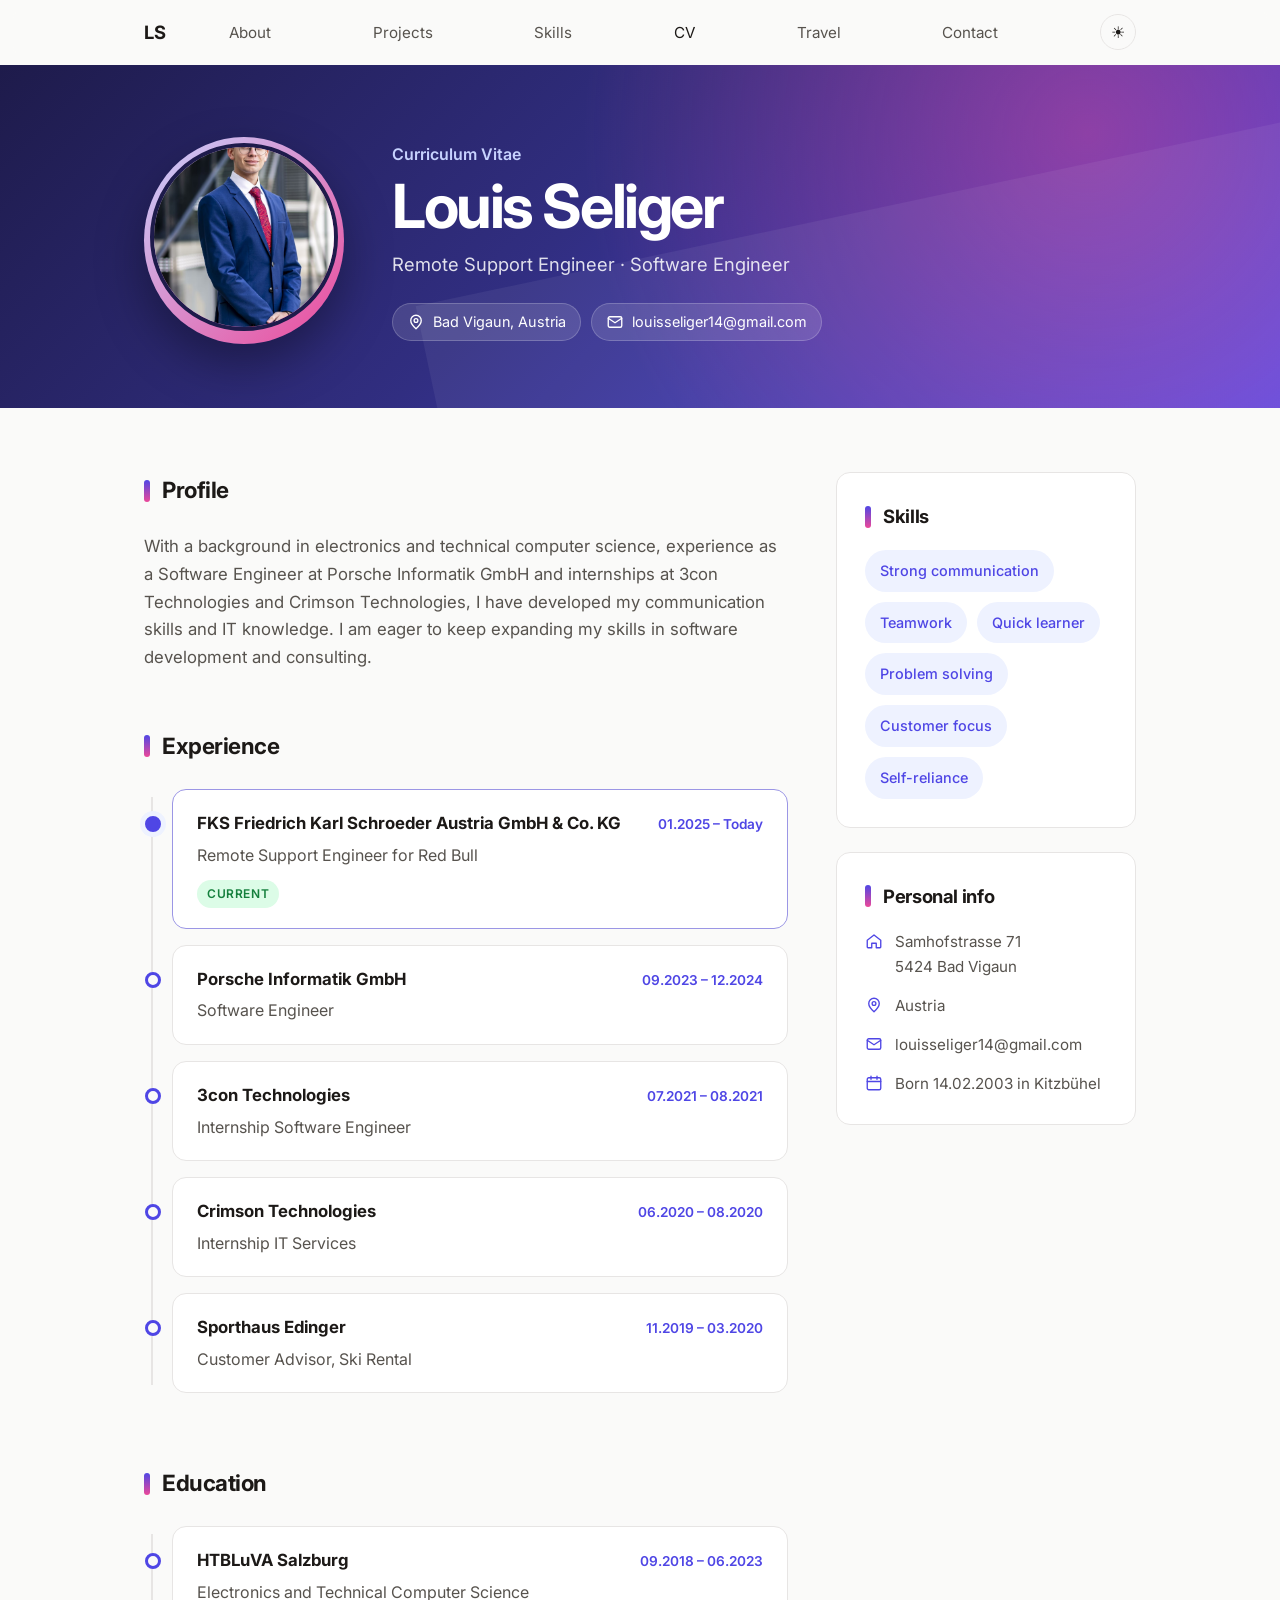
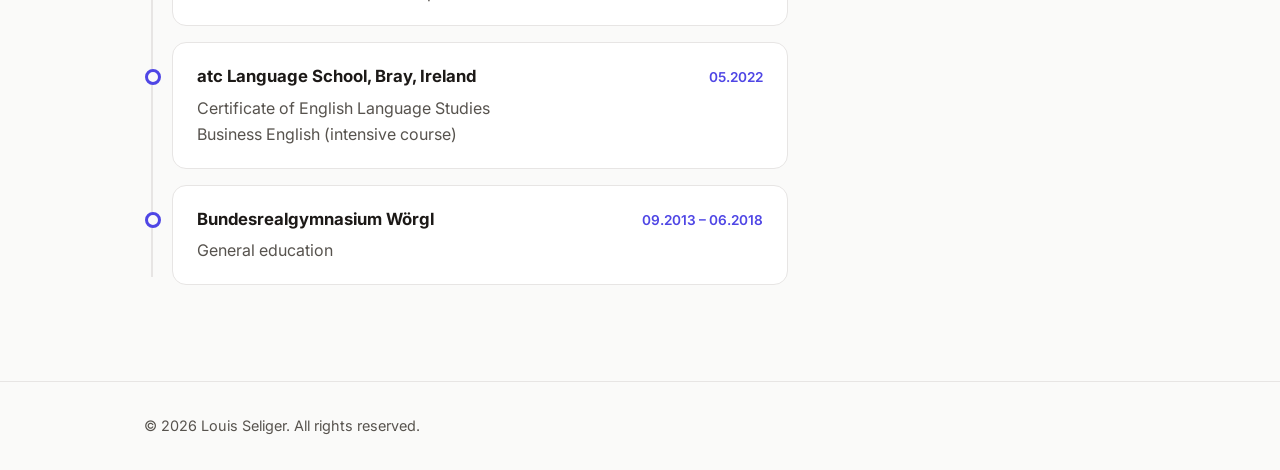
==== cv.html @ b17b9656 "Commit #12" ====
<!DOCTYPE html>
<html lang="en">
<head>
  <meta charset="UTF-8">
  <meta name="viewport" content="width=device-width, initial-scale=1.0">
  <meta name="description" content="CV of Louis Seliger — experience, education and skills.">
  <title>CV — Louis Seliger</title>
  <link rel="preconnect" href="https://fonts.googleapis.com">
  <link rel="preconnect" href="https://fonts.gstatic.com" crossorigin>
  <link href="https://fonts.googleapis.com/css2?family=Inter:wght@400;500;600;700&display=swap" rel="stylesheet">
  <link rel="stylesheet" href="styles.css">
</head>
<body class="cv-page">
  <header class="site-header">
    <nav class="nav container">
      <a href="index.html" class="logo">LS</a>
      <button class="nav-toggle" aria-label="Toggle menu" aria-expanded="false">
        <span></span><span></span>
      </button>
      <ul class="nav-links">
        <li><a href="index.html#about">About</a></li>
        <li><a href="index.html#projects">Projects</a></li>
        <li><a href="index.html#skills">Skills</a></li>
        <li><a href="cv.html" aria-current="page">CV</a></li>
        <li><a href="travel.html">Travel</a></li>
        <li><a href="index.html#contact">Contact</a></li>
        <li>
          <button class="theme-toggle" aria-label="Toggle dark mode">
            <span class="icon-sun">☀</span><span class="icon-moon">☾</span>
          </button>
        </li>
      </ul>
    </nav>
  </header>

  <main id="top">
    <!-- CV header -->
    <section class="cv-hero">
      <div class="container cv-hero-inner">
        <div class="cv-portrait">
          <img src="images/SuitPicture.jpg" alt="Louis Seliger in a suit">
        </div>
        <div>
          <p class="eyebrow">Curriculum Vitae</p>
          <h1>Louis Seliger</h1>
          <p class="cv-role">Remote Support Engineer · Software Engineer</p>
          <ul class="cv-hero-facts">
            <li><svg viewBox="0 0 24 24" aria-hidden="true"><path d="M12 21s-7-6.2-7-11a7 7 0 0 1 14 0c0 4.8-7 11-7 11z"/><circle cx="12" cy="10" r="2.5"/></svg> Bad Vigaun, Austria</li>
            <li><svg viewBox="0 0 24 24" aria-hidden="true"><rect x="3" y="5" width="18" height="14" rx="2"/><path d="M3 7l9 6 9-6"/></svg> <a href="mailto:louisseliger14@gmail.com">louisseliger14@gmail.com</a></li>
          </ul>
        </div>
      </div>
    </section>

    <div class="container cv-layout">
      <div class="cv-main">
        <!-- Profile -->
        <section id="profile" class="cv-block reveal">
          <h2 class="cv-heading">Profile</h2>
          <p class="cv-profile">
            With a background in electronics and technical computer science, experience as a
            Software Engineer at Porsche Informatik GmbH and internships at 3con Technologies and
            Crimson Technologies, I have developed my communication skills and IT knowledge.
            I am eager to keep expanding my skills in software development and consulting.
          </p>
        </section>

        <!-- Experience -->
        <section id="experience" class="cv-block reveal">
          <h2 class="cv-heading">Experience</h2>
          <ol class="cv-timeline">
          <li class="cv-entry is-current">
            <div class="cv-entry-head">
              <h3>FKS Friedrich Karl Schroeder Austria GmbH &amp; Co. KG</h3>
              <span class="cv-date">01.2025 – Today</span>
            </div>
            <p>Remote Support Engineer for Red Bull</p><span class="cv-badge">Current</span>
          </li>
          <li class="cv-entry">
            <div class="cv-entry-head">
              <h3>Porsche Informatik GmbH</h3>
              <span class="cv-date">09.2023 – 12.2024</span>
            </div>
            <p>Software Engineer</p>
          </li>
          <li class="cv-entry">
            <div class="cv-entry-head">
              <h3>3con Technologies</h3>
              <span class="cv-date">07.2021 – 08.2021</span>
            </div>
            <p>Internship Software Engineer</p>
          </li>
          <li class="cv-entry">
            <div class="cv-entry-head">
              <h3>Crimson Technologies</h3>
              <span class="cv-date">06.2020 – 08.2020</span>
            </div>
            <p>Internship IT Services</p>
          </li>
          <li class="cv-entry">
            <div class="cv-entry-head">
              <h3>Sporthaus Edinger</h3>
              <span class="cv-date">11.2019 – 03.2020</span>
            </div>
            <p>Customer Advisor, Ski Rental</p>
          </li>
          </ol>
        </section>

        <!-- Education -->
        <section id="education" class="cv-block reveal">
          <h2 class="cv-heading">Education</h2>
          <ol class="cv-timeline">
          <li class="cv-entry">
            <div class="cv-entry-head">
              <h3>HTBLuVA Salzburg</h3>
              <span class="cv-date">09.2018 – 06.2023</span>
            </div>
            <p>Electronics and Technical Computer Science</p>
          </li>
          <li class="cv-entry">
            <div class="cv-entry-head">
              <h3>atc Language School, Bray, Ireland</h3>
              <span class="cv-date">05.2022</span>
            </div>
            <p>Certificate of English Language Studies<br>Business English (intensive course)</p>
          </li>
          <li class="cv-entry">
            <div class="cv-entry-head">
              <h3>Bundesrealgymnasium Wörgl</h3>
              <span class="cv-date">09.2013 – 06.2018</span>
            </div>
            <p>General education</p>
          </li>
          </ol>
        </section>
      </div>

      <aside class="cv-side">
        <!-- Skills -->
        <section id="cv-skills" class="cv-card reveal">
          <h2 class="cv-heading">Skills</h2>
          <ul class="chips">
            <li>Strong communication</li><li>Teamwork</li><li>Quick learner</li>
            <li>Problem solving</li><li>Customer focus</li><li>Self-reliance</li>
          </ul>
        </section>

        <!-- Personal info -->
        <section id="personal" class="cv-card reveal">
          <h2 class="cv-heading">Personal info</h2>
          <ul class="cv-info">
            <li><svg viewBox="0 0 24 24" aria-hidden="true"><path d="M3 11l9-7 9 7v9a1 1 0 0 1-1 1h-5v-6H9v6H4a1 1 0 0 1-1-1z"/></svg><span>Samhofstrasse 71<br>5424 Bad Vigaun</span></li>
            <li><svg viewBox="0 0 24 24" aria-hidden="true"><path d="M12 21s-7-6.2-7-11a7 7 0 0 1 14 0c0 4.8-7 11-7 11z"/><circle cx="12" cy="10" r="2.5"/></svg><span>Austria</span></li>
            <li><svg viewBox="0 0 24 24" aria-hidden="true"><rect x="3" y="5" width="18" height="14" rx="2"/><path d="M3 7l9 6 9-6"/></svg><a href="mailto:louisseliger14@gmail.com">louisseliger14@gmail.com</a></li>
            <li><svg viewBox="0 0 24 24" aria-hidden="true"><rect x="3" y="5" width="18" height="16" rx="2"/><path d="M3 10h18M8 3v4M16 3v4"/></svg><span>Born 14.02.2003 in Kitzbühel</span></li>
          </ul>
        </section>
      </aside>
    </div>
  </main>

  <footer class="site-footer">
    <div class="container">
      <p>© <span id="year"></span> Louis Seliger. All rights reserved.</p>
    </div>
  </footer>

  <script src="script.js"></script>
</body>
</html>
---- styles.css ----
/* ========== Theme tokens ========== */
:root {
  --bg: #fafaf9;
  --surface: #ffffff;
  --text: #1c1917;
  --muted: #57534e;
  --border: #e7e5e4;
  --accent: #4f46e5;
  --accent-soft: #eef2ff;
  --done: #15803d;
  --done-soft: #dcfce7;
  --planned: #a16207;
  --planned-soft: #fef9c3;
  --radius: 14px;
  --shadow: 0 1px 2px rgba(0, 0, 0, 0.04), 0 8px 24px rgba(0, 0, 0, 0.06);
  --max-width: 1040px;
}

:root[data-theme="dark"] {
  --bg: #0c0a09;
  --surface: #1c1917;
  --text: #f5f5f4;
  --muted: #a8a29e;
  --border: #292524;
  --accent: #818cf8;
  --accent-soft: #1e1b4b;
  --done: #4ade80;
  --done-soft: #052e16;
  --planned: #facc15;
  --planned-soft: #422006;
  --shadow: 0 1px 2px rgba(0, 0, 0, 0.3), 0 8px 24px rgba(0, 0, 0, 0.3);
}

/* ========== Base ========== */
*,
*::before,
*::after {
  box-sizing: border-box;
}

html {
  scroll-behavior: smooth;
  scroll-padding-top: 80px;
}

body {
  margin: 0;
  font-family: "Inter", system-ui, -apple-system, "Segoe UI", Roboto, sans-serif;
  background: var(--bg);
  color: var(--text);
  line-height: 1.65;
  -webkit-font-smoothing: antialiased;
  transition: background 0.3s, color 0.3s;
}

a {
  color: inherit;
  text-decoration: none;
}

ul {
  list-style: none;
  margin: 0;
  padding: 0;
}

.container {
  width: 100%;
  max-width: var(--max-width);
  margin: 0 auto;
  padding: 0 24px;
}

/* ========== Header / nav ========== */
.site-header {
  position: sticky;
  top: 0;
  z-index: 10;
  background: color-mix(in srgb, var(--bg) 80%, transparent);
  backdrop-filter: blur(10px);
  border-bottom: 1px solid transparent;
  transition: border-color 0.3s;
}

.site-header.scrolled {
  border-bottom-color: var(--border);
}

.nav {
  display: flex;
  align-items: center;
  justify-content: space-between;
  height: 64px;
}

.logo {
  font-weight: 700;
  font-size: 1.15rem;
  letter-spacing: -0.02em;
}

.nav-links {
  flex: 1;
  display: flex;
  align-items: center;
  justify-content: space-between;
  gap: 28px;
  margin-left: 64px;
}

.nav-links a {
  font-size: 0.95rem;
  color: var(--muted);
  transition: color 0.2s;
}

.nav-links a:hover,
.nav-links a.active,
.nav-links a[aria-current="page"] {
  color: var(--text);
}

.theme-toggle {
  background: none;
  border: 1px solid var(--border);
  color: var(--text);
  width: 36px;
  height: 36px;
  border-radius: 50%;
  cursor: pointer;
  font-size: 1rem;
}

.theme-toggle .icon-moon,
:root[data-theme="dark"] .theme-toggle .icon-sun {
  display: none;
}

:root[data-theme="dark"] .theme-toggle .icon-moon {
  display: inline;
}

.nav-toggle {
  display: none;
  background: none;
  border: none;
  width: 36px;
  height: 36px;
  cursor: pointer;
  position: relative;
}

.nav-toggle span {
  position: absolute;
  left: 8px;
  right: 8px;
  height: 2px;
  background: var(--text);
  transition: transform 0.3s;
}

.nav-toggle span:first-child { top: 13px; }
.nav-toggle span:last-child { top: 21px; }

.nav-toggle[aria-expanded="true"] span:first-child {
  transform: translateY(4px) rotate(45deg);
}

.nav-toggle[aria-expanded="true"] span:last-child {
  transform: translateY(-4px) rotate(-45deg);
}

/* ========== Hero ========== */
.hero {
  padding-top: 140px;
  padding-bottom: 120px;
  color: #fff;
  /* Dark gradient on the left keeps the text readable over the bright windows */
  background:
    linear-gradient(90deg, rgba(0, 0, 0, 0.75) 0%, rgba(0, 0, 0, 0.45) 45%, rgba(0, 0, 0, 0.1) 100%),
    url("images/RDPAPresentation.JPG") 65% 50% / cover no-repeat;
}

.eyebrow {
  color: #c7d2fe;
  font-weight: 600;
  margin: 0 0 8px;
}

.hero h1 {
  font-size: clamp(2.6rem, 7vw, 4.5rem);
  line-height: 1.05;
  letter-spacing: -0.04em;
  margin: 0 0 20px;
}

.tagline {
  font-size: clamp(1.1rem, 2.2vw, 1.3rem);
  color: rgba(255, 255, 255, 0.85);
  max-width: 600px;
  margin: 0 0 36px;
}

.hero-actions {
  display: flex;
  flex-wrap: wrap;
  gap: 12px;
}

/* Page intro (sub-pages without a banner) */
.page-intro {
  padding-top: 100px;
  padding-bottom: 72px;
}

.page-intro .eyebrow {
  color: var(--accent);
}

.page-intro h1 {
  font-size: clamp(2.2rem, 6vw, 3.6rem);
  line-height: 1.1;
  letter-spacing: -0.04em;
  margin: 0 0 20px;
}

.page-intro .tagline {
  color: var(--muted);
  margin: 0;
}

/* Travel page: the Tambopata photo fills the window behind everything and
   stays put while scrolling; the content sits in see-through boxes so the
   photo shows clearly at the sides and faintly behind the text */
.travel-page::before {
  content: "";
  position: fixed;
  inset: 0;
  z-index: -1;
  background: url("images/tambopata.jpg") center 60% / cover no-repeat;
}

.travel-page .panel {
  width: calc(100% - 32px);
  margin: 32px auto;
  padding: 48px 40px;
  border: 1px solid color-mix(in srgb, var(--border) 60%, transparent);
  border-radius: 20px;
  background: color-mix(in srgb, var(--bg) 72%, transparent);
  backdrop-filter: blur(6px);
  -webkit-backdrop-filter: blur(6px);
}

.travel-page .holiday,
.travel-page .chips li {
  background: color-mix(in srgb, var(--surface) 70%, transparent);
}

.travel-page .site-footer {
  background: color-mix(in srgb, var(--bg) 80%, transparent);
  backdrop-filter: blur(6px);
  -webkit-backdrop-filter: blur(6px);
}

@media (max-width: 760px) {
  .travel-page .panel {
    width: calc(100% - 16px);
    margin: 16px auto;
    padding: 32px 20px;
  }
}

/* ========== Buttons ========== */
.btn {
  display: inline-block;
  padding: 12px 22px;
  border-radius: 999px;
  font-weight: 500;
  font-size: 0.95rem;
  border: 1px solid transparent;
  cursor: pointer;
  font-family: inherit;
  transition: transform 0.2s, background 0.2s, border-color 0.2s;
}

.btn:hover {
  transform: translateY(-2px);
}

.btn-primary {
  background: var(--accent);
  color: #fff;
}

.btn-ghost {
  border-color: var(--border);
  color: var(--text);
}

.btn-ghost:hover {
  border-color: var(--text);
}

.hero .btn-ghost {
  color: #fff;
  border-color: rgba(255, 255, 255, 0.6);
}

.hero .btn-ghost:hover {
  border-color: #fff;
  background: rgba(255, 255, 255, 0.1);
}

/* ========== Sections ========== */
.section {
  padding-top: 80px;
  padding-bottom: 80px;
  border-top: 1px solid var(--border);
}

.section-title {
  font-size: 1.9rem;
  letter-spacing: -0.03em;
  margin: 0 0 40px;
}

/* About */
.about-grid {
  display: grid;
  grid-template-columns: 220px 1fr;
  gap: 48px;
  align-items: start;
}

.about-photo {
  aspect-ratio: 1;
  border-radius: var(--radius);
  background: linear-gradient(135deg, var(--accent), #ec4899);
  display: grid;
  place-items: center;
  color: #fff;
  font-size: 3rem;
  font-weight: 700;
  overflow: hidden;
}

.about-photo img {
  width: 100%;
  height: 100%;
  object-fit: cover;
}

.about-text p {
  margin: 0 0 16px;
  color: var(--muted);
  font-size: 1.05rem;
}

/* Projects */
.cards {
  display: grid;
  grid-template-columns: repeat(auto-fill, minmax(280px, 1fr));
  gap: 24px;
}

.card {
  background: var(--surface);
  border: 1px solid var(--border);
  border-radius: var(--radius);
  padding: 28px;
  display: flex;
  flex-direction: column;
  transition: transform 0.25s, box-shadow 0.25s;
}

.card:hover {
  transform: translateY(-4px);
  box-shadow: var(--shadow);
}

.card-tag {
  align-self: flex-start;
  font-size: 0.75rem;
  font-weight: 600;
  text-transform: uppercase;
  letter-spacing: 0.05em;
  color: var(--accent);
  background: var(--accent-soft);
  padding: 4px 10px;
  border-radius: 999px;
  margin-bottom: 16px;
}

/* Project status: "In progress" uses the default blue above */
.card-tag.done {
  color: var(--done);
  background: var(--done-soft);
}

.card-tag.planned {
  color: var(--planned);
  background: var(--planned-soft);
}

.card h3 {
  margin: 0 0 8px;
  font-size: 1.2rem;
}

.card p {
  margin: 0 0 20px;
  color: var(--muted);
  flex-grow: 1;
}

.card-tech {
  display: flex;
  flex-wrap: wrap;
  gap: 8px;
  margin-bottom: 20px;
}

.card-tech li {
  font-size: 0.8rem;
  color: var(--muted);
  border: 1px solid var(--border);
  padding: 2px 10px;
  border-radius: 6px;
}

.card-link {
  font-weight: 500;
  color: var(--accent);
}

/* Travel: holiday list, grouped by year */
.holiday-years {
  display: flex;
  flex-direction: column;
  gap: 40px;
}

.holiday-year-title {
  margin: 0 0 14px;
  font-size: 1.3rem;
  letter-spacing: -0.02em;
  color: var(--muted);
}

.holidays {
  display: flex;
  flex-direction: column;
  gap: 12px;
}

.holiday {
  background: var(--surface);
  border: 1px solid var(--border);
  border-radius: var(--radius);
  transition: box-shadow 0.25s;
}

.holiday[open] {
  box-shadow: var(--shadow);
}

.holiday summary {
  display: flex;
  align-items: center;
  gap: 16px;
  padding: 18px 24px;
  cursor: pointer;
  list-style: none;
}

.holiday summary::-webkit-details-marker {
  display: none;
}

.holiday summary:hover .holiday-country {
  color: var(--accent);
}

.flag {
  width: 36px;
  height: 27px;
  object-fit: cover;
  border-radius: 4px;
  box-shadow: 0 0 0 1px var(--border);
  flex-shrink: 0;
}

/* Two flags in one, split diagonally: the second covers the bottom-right half */
.flag-multi {
  position: relative;
  display: inline-block;
  overflow: hidden;
}

.flag-multi img {
  position: absolute;
  inset: 0;
  width: 100%;
  height: 100%;
  object-fit: cover;
}

.flag-multi img + img {
  clip-path: polygon(100% 0, 100% 100%, 0 100%);
}

.holiday-country {
  font-size: 1.15rem;
  font-weight: 600;
  transition: color 0.2s;
}

.chevron {
  width: 10px;
  height: 10px;
  border-right: 2px solid var(--muted);
  border-bottom: 2px solid var(--muted);
  transform: rotate(45deg);
  transition: transform 0.25s;
  margin: 0 4px 4px auto;
}

.holiday[open] .chevron {
  transform: rotate(-135deg);
  margin-bottom: -4px;
}

/* Expanded holiday: list on the left, map on the right */
.holiday-body {
  padding: 4px 24px 28px;
  display: grid;
  grid-template-columns: minmax(0, 2fr) minmax(0, 3fr);
  grid-template-areas: "list map";
  gap: 32px;
  align-items: start;
}

.holiday-body .locations,
.holiday-empty {
  grid-area: list;
}

.holiday-empty {
  margin: 0;
  color: var(--muted);
}

/* The map stays in view while you scroll down a long list */
.route-map {
  grid-area: map;
  position: sticky;
  top: 88px;
  z-index: 1; /* below the sticky header, above the list on phones */
  border-radius: 10px;
  overflow: hidden;
}

.route-map span {
  display: grid;
  place-items: center;
  aspect-ratio: 4 / 3;
  color: var(--muted);
  font-size: 0.95rem;
  background: var(--accent-soft);
  border: 1px dashed var(--border);
  border-radius: 10px;
}

.route-map-canvas {
  height: min(70vh, 520px);
  background: #000;
}

/* Phones: map above the list, held just under the top bar */
@media (max-width: 760px) {
  .holiday-body {
    grid-template-columns: minmax(0, 1fr);
    grid-template-areas: "map" "list";
    gap: 24px;
    padding: 4px 16px 24px;
  }

  .route-map {
    top: 72px;
  }

  .route-map-canvas {
    height: 280px;
  }
}

/* Locations: dots joined by a line, like stops on a route */
.locations li {
  position: relative;
  padding: 0 0 24px 32px;
}

.locations li::before {
  content: "";
  position: absolute;
  left: 4px;
  top: 7px;
  width: 12px;
  height: 12px;
  border-radius: 50%;
  background: var(--accent);
  box-shadow: 0 0 0 4px var(--accent-soft);
  transition: transform 0.2s;
}

/* The bullet that matches the highlighted marker on the map */
.locations li.is-active::before {
  transform: scale(1.4);
}

.locations li.is-active h4 {
  color: var(--accent);
}

.locations li:focus {
  outline: none;
}

.locations li:focus-visible {
  outline: 2px solid var(--accent);
  outline-offset: 4px;
  border-radius: 6px;
}

@media (hover: none) {
  .locations li {
    cursor: pointer;
  }
}

.locations li:not(:last-child)::after {
  content: "";
  position: absolute;
  left: 9px;
  top: 24px;
  bottom: 2px;
  width: 2px;
  background: var(--border);
}

.locations li:last-child {
  padding-bottom: 0;
}

.locations h4 {
  margin: 0 0 4px;
  font-size: 1.05rem;
  transition: color 0.2s;
}

.locations p {
  margin: 0;
  color: var(--muted);
}

.location-photos {
  display: flex;
  flex-wrap: wrap;
  gap: 10px;
  margin-top: 12px;
}

.location-photos img {
  width: 140px;
  height: 100px;
  object-fit: cover;
  border-radius: 8px;
  cursor: zoom-in;
  transition: transform 0.2s, opacity 0.2s;
}

.location-photos img:hover {
  transform: scale(1.03);
  opacity: 0.9;
}

/* Enlarged photo view */
.lightbox {
  border: 0;
  padding: 0;
  background: transparent;
  max-width: min(92vw, 1200px);
  max-height: 92vh;
  overflow: visible;
}

.lightbox::backdrop {
  background: rgba(0, 0, 0, 0.85);
}

.lightbox img {
  display: block;
  max-width: 100%;
  max-height: 82vh;
  border-radius: 8px;
  margin: 0 auto;
}

.lightbox-caption {
  color: #fff;
  text-align: center;
  margin: 12px 0 0;
  font-size: 0.95rem;
}

.lightbox-close {
  position: absolute;
  top: -44px;
  right: 0;
  background: none;
  border: 0;
  color: #fff;
  font-size: 2rem;
  line-height: 1;
  cursor: pointer;
}

/* Skills */
.skills-grid {
  display: grid;
  grid-template-columns: repeat(auto-fit, minmax(240px, 1fr));
  gap: 32px;
}

.skill-group h3 {
  font-size: 1rem;
  margin: 0 0 14px;
}

.chips {
  display: flex;
  flex-wrap: wrap;
  gap: 10px;
}

.chips li {
  background: var(--surface);
  border: 1px solid var(--border);
  padding: 8px 14px;
  border-radius: 999px;
  font-size: 0.9rem;
}

/* CV */
.cv-hero {
  position: relative;
  overflow: hidden;
  padding: 72px 0 64px;
  color: #fff;
  background:
    radial-gradient(circle at 85% 20%, rgba(236, 72, 153, 0.45), transparent 45%),
    linear-gradient(135deg, #1e1b4b 0%, #312e81 45%, #4f46e5 100%);
}

/* Soft diagonal shape across the banner, echoing the printed CV */
.cv-hero::after {
  content: "";
  position: absolute;
  inset: auto -10% -60% 35%;
  height: 120%;
  background: rgba(255, 255, 255, 0.06);
  transform: rotate(-12deg);
  pointer-events: none;
}

.cv-hero-inner {
  position: relative;
  z-index: 1;
  display: grid;
  grid-template-columns: auto 1fr;
  align-items: center;
  gap: 48px;
}

.cv-portrait {
  width: 200px;
  aspect-ratio: 1;
  border-radius: 50%;
  padding: 6px;
  background: linear-gradient(135deg, #c7d2fe, #ec4899);
  box-shadow: 0 20px 48px rgba(0, 0, 0, 0.35);
}

.cv-portrait img {
  width: 100%;
  height: 100%;
  object-fit: cover;
  border-radius: 50%;
  border: 4px solid #1e1b4b;
}

.cv-hero h1 {
  font-size: clamp(2.4rem, 6vw, 3.8rem);
  line-height: 1.05;
  letter-spacing: -0.04em;
  margin: 0 0 10px;
}

.cv-role {
  margin: 0 0 24px;
  font-size: 1.15rem;
  color: rgba(255, 255, 255, 0.85);
}

.cv-hero-facts {
  display: flex;
  flex-wrap: wrap;
  gap: 10px;
}

.cv-hero-facts li {
  display: flex;
  align-items: center;
  gap: 8px;
  padding: 6px 14px;
  border-radius: 999px;
  font-size: 0.9rem;
  background: rgba(255, 255, 255, 0.12);
  border: 1px solid rgba(255, 255, 255, 0.2);
  min-width: 0;
  overflow-wrap: anywhere;
}

.cv-page svg {
  width: 18px;
  height: 18px;
  flex-shrink: 0;
  fill: none;
  stroke: currentColor;
  stroke-width: 1.8;
  stroke-linecap: round;
  stroke-linejoin: round;
}

.cv-layout {
  display: grid;
  grid-template-columns: minmax(0, 1fr) 300px;
  gap: 48px;
  align-items: start;
  margin-top: 64px;
  margin-bottom: 80px;
}

.cv-main {
  display: flex;
  flex-direction: column;
  gap: 56px;
  min-width: 0;
}

.cv-heading {
  display: flex;
  align-items: center;
  gap: 12px;
  font-size: 1.4rem;
  letter-spacing: -0.02em;
  margin: 0 0 24px;
}

.cv-heading::before {
  content: "";
  width: 6px;
  height: 22px;
  border-radius: 3px;
  background: linear-gradient(180deg, var(--accent), #ec4899);
}

.cv-profile {
  margin: 0;
  font-size: 1.05rem;
  color: var(--muted);
}

/* Timeline: a line down the left with a dot per entry */
.cv-timeline {
  list-style: none;
  margin: 0;
  padding: 0 0 0 28px;
  position: relative;
}

.cv-timeline::before {
  content: "";
  position: absolute;
  left: 7px;
  top: 8px;
  bottom: 8px;
  width: 2px;
  background: var(--border);
}

.cv-entry {
  position: relative;
  margin-bottom: 16px;
  padding: 20px 24px;
  background: var(--surface);
  border: 1px solid var(--border);
  border-radius: var(--radius);
  transition: transform 0.25s, box-shadow 0.25s, border-color 0.25s;
}

.cv-entry:hover {
  transform: translateX(4px);
  box-shadow: var(--shadow);
  border-color: color-mix(in srgb, var(--accent) 40%, var(--border));
}

.cv-entry::before {
  content: "";
  position: absolute;
  left: -28px;
  top: 26px;
  width: 16px;
  height: 16px;
  border-radius: 50%;
  background: var(--bg);
  border: 3px solid var(--accent);
}

.cv-entry.is-current {
  border-color: color-mix(in srgb, var(--accent) 50%, var(--border));
}

.cv-entry.is-current::before {
  background: var(--accent);
  box-shadow: 0 0 0 5px var(--accent-soft);
}

.cv-entry-head {
  display: flex;
  justify-content: space-between;
  align-items: baseline;
  flex-wrap: wrap;
  gap: 4px 16px;
  margin-bottom: 4px;
}

.cv-entry h3 {
  font-size: 1.05rem;
  margin: 0;
}

.cv-entry p {
  margin: 0;
  color: var(--muted);
}

.cv-date {
  flex-shrink: 0;
  font-weight: 600;
  font-size: 0.85rem;
  color: var(--accent);
}

.cv-badge {
  display: inline-block;
  margin-top: 12px;
  font-size: 0.75rem;
  font-weight: 600;
  text-transform: uppercase;
  letter-spacing: 0.05em;
  color: var(--done);
  background: var(--done-soft);
  padding: 4px 10px;
  border-radius: 999px;
}

.cv-side {
  display: flex;
  flex-direction: column;
  gap: 24px;
  position: sticky;
  top: 88px;
}

.cv-card {
  padding: 28px;
  background: var(--surface);
  border: 1px solid var(--border);
  border-radius: var(--radius);
}

.cv-card .cv-heading {
  font-size: 1.15rem;
  margin-bottom: 18px;
}

.cv-card .chips li {
  background: var(--accent-soft);
  border-color: transparent;
  color: var(--accent);
  font-weight: 500;
}

.cv-info li {
  display: flex;
  gap: 12px;
  align-items: flex-start;
  margin-bottom: 14px;
  color: var(--muted);
  font-size: 0.95rem;
  overflow-wrap: anywhere;
}

.cv-info li:last-child {
  margin-bottom: 0;
}

.cv-info svg {
  margin-top: 3px;
  color: var(--accent);
}

.cv-info a:hover {
  color: var(--accent);
}

@media (max-width: 860px) {
  .cv-layout {
    grid-template-columns: minmax(0, 1fr);
  }

  .cv-side {
    position: static;
  }
}

@media (max-width: 760px) {
  .cv-hero {
    padding: 48px 0;
  }

  .cv-hero-inner {
    grid-template-columns: minmax(0, 1fr);
    gap: 28px;
  }

  .cv-portrait {
    width: 150px;
  }

  .cv-layout {
    margin-top: 40px;
    margin-bottom: 56px;
  }

  .cv-entry {
    padding: 18px;
  }
}

/* Contact */
.contact-grid {
  display: grid;
  grid-template-columns: 1fr 1fr;
  gap: 48px;
}

.contact-intro {
  color: var(--muted);
  font-size: 1.05rem;
  margin: 0 0 24px;
}

.contact-links li {
  margin-bottom: 10px;
}

.contact-links a {
  font-weight: 500;
  border-bottom: 1px solid var(--border);
  transition: border-color 0.2s, color 0.2s;
}

.contact-links a:hover {
  color: var(--accent);
  border-color: var(--accent);
}

.contact-form {
  display: flex;
  flex-direction: column;
  gap: 16px;
}

.contact-form label {
  display: flex;
  flex-direction: column;
  gap: 6px;
  font-size: 0.9rem;
  font-weight: 500;
}

.contact-form input,
.contact-form textarea {
  font: inherit;
  color: var(--text);
  background: var(--surface);
  border: 1px solid var(--border);
  border-radius: 10px;
  padding: 12px 14px;
  resize: vertical;
  transition: border-color 0.2s, box-shadow 0.2s;
}

.contact-form input:focus,
.contact-form textarea:focus {
  outline: none;
  border-color: var(--accent);
  box-shadow: 0 0 0 3px var(--accent-soft);
}

.contact-form .btn {
  align-self: flex-start;
}

.form-status {
  margin: 0;
  font-size: 0.9rem;
  color: var(--accent);
  min-height: 1.4em;
}

/* ========== Footer ========== */
.site-footer {
  border-top: 1px solid var(--border);
  padding: 32px 0;
  color: var(--muted);
  font-size: 0.9rem;
}

.site-footer p {
  margin: 0;
}

/* ========== Scroll reveal ========== */
.reveal {
  opacity: 0;
  transform: translateY(24px);
  transition: opacity 0.7s ease, transform 0.7s ease;
}

.reveal.visible {
  opacity: 1;
  transform: none;
}

@media (prefers-reduced-motion: reduce) {
  html { scroll-behavior: auto; }
  .reveal { opacity: 1; transform: none; transition: none; }
}

/* ========== Responsive ========== */
@media (max-width: 760px) {
  .container {
    padding: 0 16px;
  }

  .nav-toggle {
    display: block;
  }

  .nav-links {
    position: absolute;
    top: 64px;
    left: 0;
    right: 0;
    flex-direction: column;
    align-items: flex-start;
    gap: 0;
    margin-left: 0;
    padding: 8px 16px 20px;
    background: var(--bg);
    border-bottom: 1px solid var(--border);
    display: none;
  }

  .nav-links.open {
    display: flex;
  }

  .nav-links li {
    width: 100%;
    padding: 10px 0;
  }

  .hero {
    padding-top: 96px;
    padding-bottom: 80px;
    background:
      linear-gradient(rgba(0, 0, 0, 0.55), rgba(0, 0, 0, 0.55)),
      url("images/RDPAPresentation.JPG") 65% 50% / cover no-repeat;
  }

  .section {
    padding-top: 56px;
    padding-bottom: 56px;
  }

  .about-grid,
  .contact-grid {
    grid-template-columns: 1fr;
    gap: 32px;
  }

  .about-photo {
    width: 160px;
  }
}
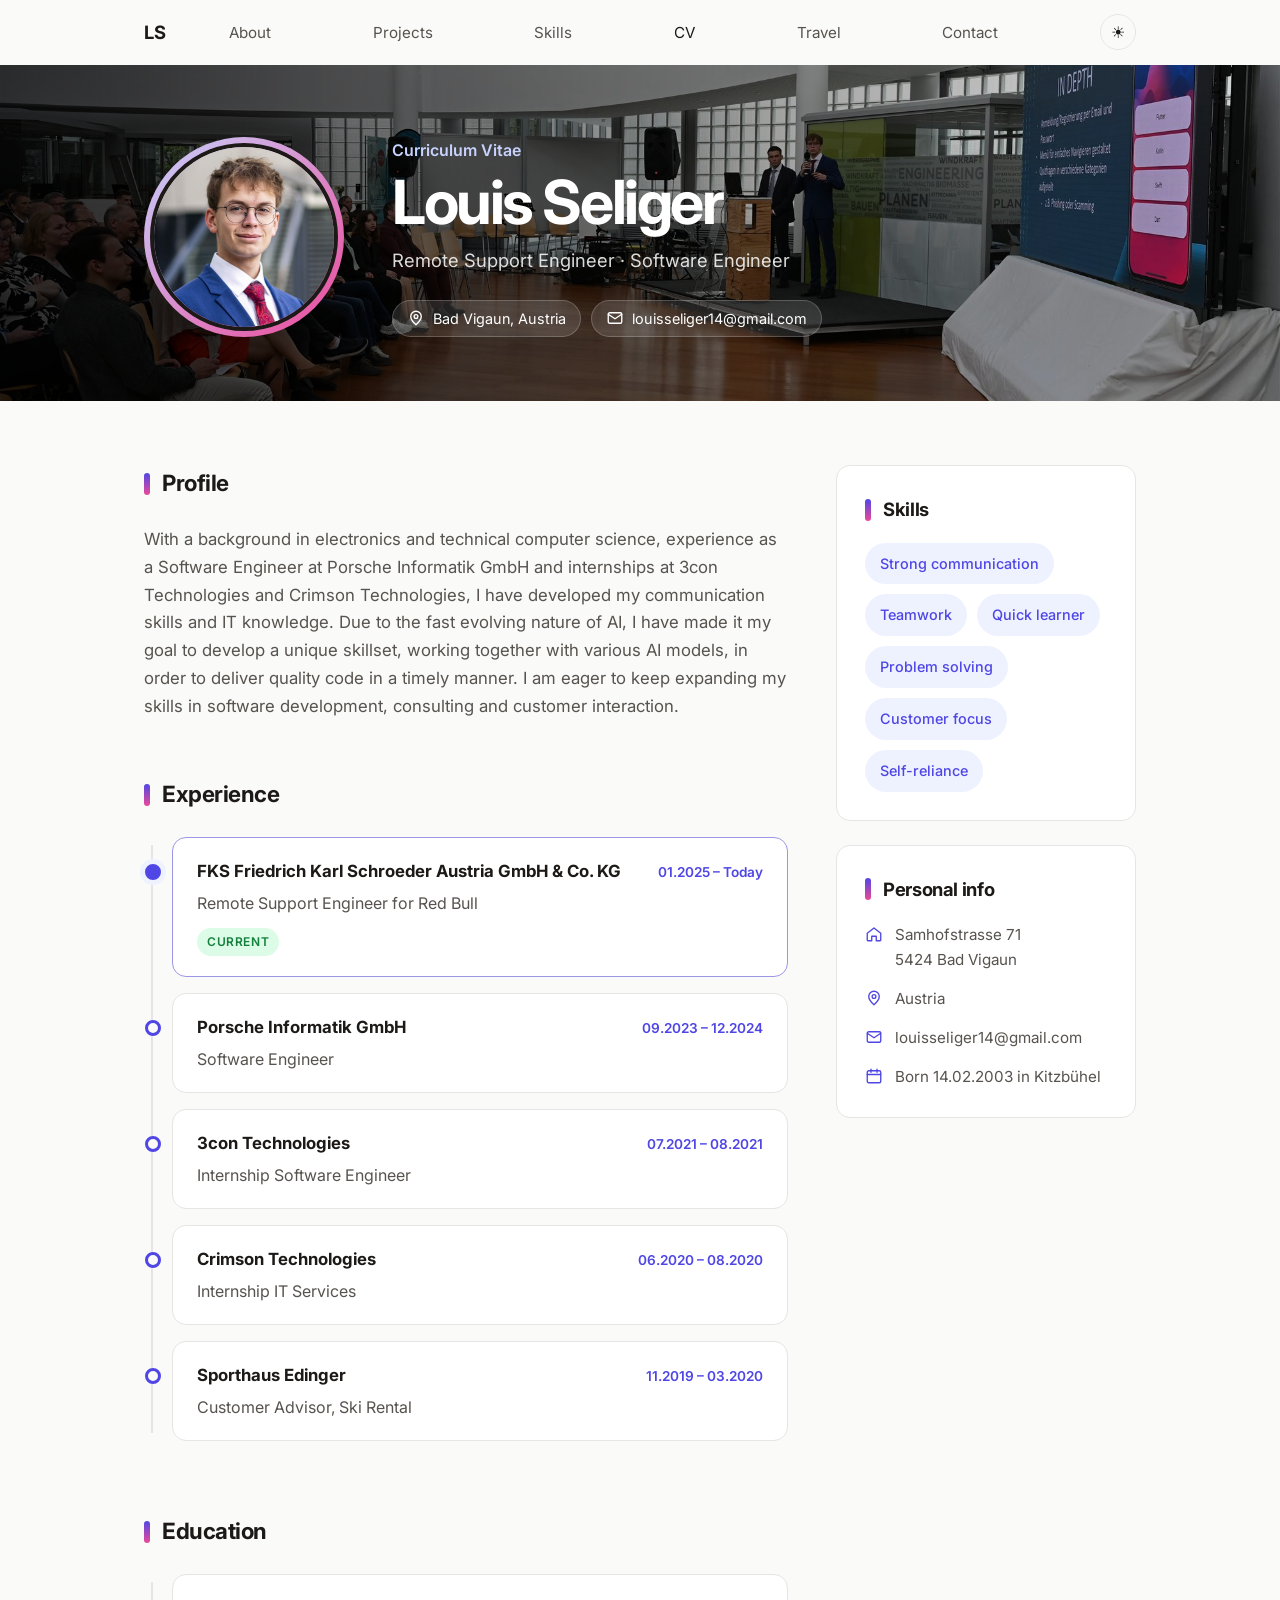
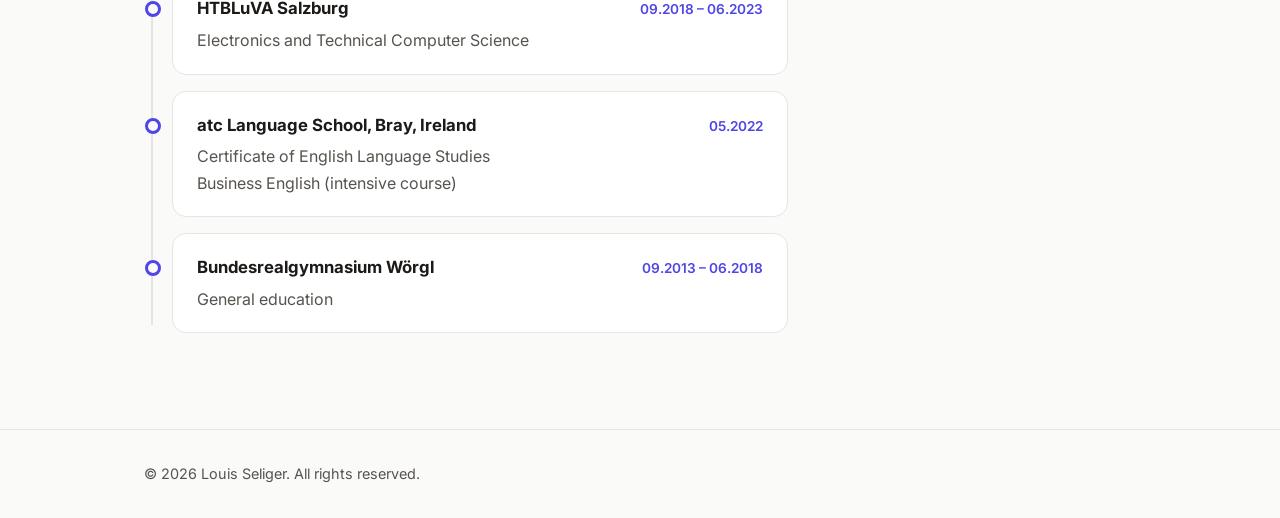
==== commit 661d1a01: "Commit #14 - Creation of gaming page and refining homepage" ====
--- a/cv.html
+++ b/cv.html
@@ -38,7 +38,9 @@
     <section class="cv-hero">
       <div class="container cv-hero-inner">
         <div class="cv-portrait">
-          <img src="images/SuitPicture.jpg" alt="Louis Seliger in a suit">
+          <div class="cv-portrait-crop">
+            <img src="images/SuitPicture.jpg" alt="Louis Seliger in a suit">
+          </div>
         </div>
         <div>
           <p class="eyebrow">Curriculum Vitae</p>
@@ -61,7 +63,12 @@
             With a background in electronics and technical computer science, experience as a
             Software Engineer at Porsche Informatik GmbH and internships at 3con Technologies and
             Crimson Technologies, I have developed my communication skills and IT knowledge.
-            I am eager to keep expanding my skills in software development and consulting.
+
+            Due to the fast evolving nature of AI, I have made it my goal to develop a unique
+            skillset, working together with various AI models, in order to deliver quality code in a
+            timely manner.
+
+            I am eager to keep expanding my skills in software development, consulting and customer interaction.
           </p>
         </section>
 
--- a/styles.css
+++ b/styles.css
@@ -171,18 +171,26 @@
 }
 
 /* ========== Hero ========== */
+/* A plain, friendly intro: soft colour blobs instead of a photo banner */
 .hero {
-  padding-top: 140px;
-  padding-bottom: 120px;
-  color: #fff;
-  /* Dark gradient on the left keeps the text readable over the bright windows */
+  position: relative;
+  overflow: hidden;
+  padding-top: 96px;
+  padding-bottom: 72px;
   background:
-    linear-gradient(90deg, rgba(0, 0, 0, 0.75) 0%, rgba(0, 0, 0, 0.45) 45%, rgba(0, 0, 0, 0.1) 100%),
-    url("images/RDPAPresentation.JPG") 65% 50% / cover no-repeat;
+    radial-gradient(circle at 12% 25%, color-mix(in srgb, var(--accent) 16%, transparent), transparent 35%),
+    radial-gradient(circle at 85% 40%, rgba(236, 72, 153, 0.14), transparent 30%);
+}
+
+.hero-inner {
+  display: grid;
+  grid-template-columns: minmax(0, 1fr) 340px;
+  align-items: center;
+  gap: 56px;
 }
 
 .eyebrow {
-  color: #c7d2fe;
+  color: var(--accent);
   font-weight: 600;
   margin: 0 0 8px;
 }
@@ -194,11 +202,179 @@
   margin: 0 0 20px;
 }
 
+.wave {
+  display: inline-block;
+  margin-left: 0.2em;
+  transform-origin: 70% 70%;
+  animation: wave 2.4s ease-in-out 0.6s 2;
+}
+
+@keyframes wave {
+  0%, 60%, 100% { transform: rotate(0); }
+  10%, 30% { transform: rotate(14deg); }
+  20% { transform: rotate(-8deg); }
+  40% { transform: rotate(-4deg); }
+  50% { transform: rotate(10deg); }
+}
+
 .tagline {
   font-size: clamp(1.1rem, 2.2vw, 1.3rem);
-  color: rgba(255, 255, 255, 0.85);
+  color: var(--muted);
   max-width: 600px;
   margin: 0 0 36px;
+}
+
+/* Travel photo as a slightly tilted polaroid, with a face "sticker" */
+.hero-polaroid {
+  position: relative;
+  margin: 0;
+  padding: 12px 12px 0;
+  background: #fff;
+  border-radius: 6px;
+  box-shadow: 0 18px 48px rgba(0, 0, 0, 0.18);
+  transform: rotate(3deg);
+  transition: transform 0.4s;
+}
+
+.hero-polaroid:hover {
+  transform: rotate(0deg) scale(1.02);
+}
+
+/* Slides are stacked on top of each other and cross-fade */
+.hero-slides {
+  position: relative;
+  aspect-ratio: 4 / 5;
+  overflow: hidden;
+  border-radius: 2px;
+  background: #e7e5e4;
+}
+
+.hero-slides img {
+  position: absolute;
+  inset: 0;
+  width: 100%;
+  height: 100%;
+  object-fit: cover;
+  opacity: 0;
+  transition: opacity 1.2s ease;
+}
+
+.hero-slides img.is-active {
+  opacity: 1;
+}
+
+.hero-polaroid figcaption {
+  padding: 12px 4px 16px;
+  text-align: center;
+  font-size: 0.95rem;
+  font-weight: 500;
+  color: #57534e;
+}
+
+.hero-face {
+  position: absolute;
+  left: -28px;
+  bottom: 36px;
+  width: 104px;
+  height: 104px;
+  overflow: hidden;
+  border-radius: 50%;
+  border: 4px solid #fff;
+  box-shadow: 0 8px 24px rgba(0, 0, 0, 0.25);
+  transform: rotate(-3deg);
+}
+
+/* Zoom in on the face in funnypic.png */
+.hero-face img {
+  position: absolute;
+  width: 169%;
+  max-width: none;
+  left: -37%;
+  top: -112%;
+}
+
+/* Quick facts */
+.facts {
+  margin-top: 8px;
+  margin-bottom: 72px;
+}
+
+.facts-list {
+  width: 100%;
+  display: grid;
+  grid-template-columns: repeat(auto-fit, minmax(200px, 1fr));
+  gap: 16px;
+}
+
+.facts-list li {
+  display: flex;
+  align-items: center;
+  gap: 14px;
+  padding: 18px 20px;
+  background: var(--surface);
+  border: 1px solid var(--border);
+  border-radius: var(--radius);
+  color: var(--muted);
+  font-size: 0.9rem;
+  line-height: 1.35;
+}
+
+.facts-list strong {
+  display: block;
+  color: var(--text);
+  font-size: 1.05rem;
+}
+
+.fact-emoji {
+  font-size: 1.6rem;
+}
+
+/* Interests */
+.interests {
+  display: grid;
+  grid-template-columns: repeat(auto-fit, minmax(220px, 1fr));
+  gap: 20px;
+}
+
+.interest {
+  display: flex;
+  flex-direction: column;
+  padding: 24px;
+  background: var(--surface);
+  border: 1px solid var(--border);
+  border-radius: var(--radius);
+  transition: transform 0.25s, box-shadow 0.25s;
+}
+
+.interest:hover {
+  transform: translateY(-4px) rotate(-0.5deg);
+  box-shadow: var(--shadow);
+}
+
+.interest-emoji {
+  display: grid;
+  place-items: center;
+  width: 52px;
+  height: 52px;
+  margin-bottom: 16px;
+  border-radius: 14px;
+  background: var(--accent-soft);
+  font-size: 1.6rem;
+}
+
+.interest h3 {
+  margin: 0 0 6px;
+  font-size: 1.1rem;
+}
+
+.interest p {
+  margin: 0;
+  color: var(--muted);
+  flex-grow: 1;
+}
+
+.interest .card-link {
+  margin-top: 14px;
 }
 
 .hero-actions {
@@ -301,16 +477,6 @@
   border-color: var(--text);
 }
 
-.hero .btn-ghost {
-  color: #fff;
-  border-color: rgba(255, 255, 255, 0.6);
-}
-
-.hero .btn-ghost:hover {
-  border-color: #fff;
-  background: rgba(255, 255, 255, 0.1);
-}
-
 /* ========== Sections ========== */
 .section {
   padding-top: 80px;
@@ -346,8 +512,9 @@
 
 .about-photo img {
   width: 100%;
-  height: 100%;
+  aspect-ratio: 1;
   object-fit: cover;
+  object-position: 50% 60%;
 }
 
 .about-text p {
@@ -757,20 +924,10 @@
   overflow: hidden;
   padding: 72px 0 64px;
   color: #fff;
+  /* Same banner as the homepage hero */
   background:
-    radial-gradient(circle at 85% 20%, rgba(236, 72, 153, 0.45), transparent 45%),
-    linear-gradient(135deg, #1e1b4b 0%, #312e81 45%, #4f46e5 100%);
-}
-
-/* Soft diagonal shape across the banner, echoing the printed CV */
-.cv-hero::after {
-  content: "";
-  position: absolute;
-  inset: auto -10% -60% 35%;
-  height: 120%;
-  background: rgba(255, 255, 255, 0.06);
-  transform: rotate(-12deg);
-  pointer-events: none;
+    linear-gradient(90deg, rgba(0, 0, 0, 0.75) 0%, rgba(0, 0, 0, 0.45) 45%, rgba(0, 0, 0, 0.1) 100%),
+    url("images/RDPAPresentation.JPG") 65% 50% / cover no-repeat;
 }
 
 .cv-hero-inner {
@@ -791,12 +948,26 @@
   box-shadow: 0 20px 48px rgba(0, 0, 0, 0.35);
 }
 
-.cv-portrait img {
+/* Zoom in on head and shoulders: the source photo is a tall full-body shot */
+.cv-portrait-crop {
+  position: relative;
   width: 100%;
   height: 100%;
-  object-fit: cover;
+  overflow: hidden;
   border-radius: 50%;
-  border: 4px solid #1e1b4b;
+  border: 4px solid #1c1917;
+}
+
+.cv-portrait-crop img {
+  position: absolute;
+  width: 180%;
+  max-width: none;
+  left: -45%;
+  top: -10%;
+}
+
+.cv-hero .eyebrow {
+  color: #c7d2fe;
 }
 
 .cv-hero h1 {
@@ -1038,6 +1209,9 @@
 @media (max-width: 760px) {
   .cv-hero {
     padding: 48px 0;
+    background:
+      linear-gradient(rgba(0, 0, 0, 0.55), rgba(0, 0, 0, 0.55)),
+      url("images/RDPAPresentation.JPG") 65% 50% / cover no-repeat;
   }
 
   .cv-hero-inner {
@@ -1057,6 +1231,173 @@
   .cv-entry {
     padding: 18px;
   }
+}
+
+/* Gaming */
+.pc-panel {
+  width: 100%;
+  padding: 24px;
+  background: var(--surface);
+  border: 1px solid var(--border);
+  border-radius: var(--radius);
+}
+
+.pc-diagram {
+  display: block;
+  width: 100%;
+  height: auto;
+  color: var(--text);
+}
+
+.pc-diagram .pc {
+  fill: none;
+  stroke: currentColor;
+  stroke-width: 2.2;
+  stroke-linecap: round;
+  stroke-linejoin: round;
+}
+
+.pc-diagram .pc .thin { stroke-width: 1.4; }
+.pc-diagram .pc .hair { stroke-width: 0.9; }
+
+.pc-diagram .part {
+  transition: opacity 0.2s, stroke 0.2s, filter 0.2s;
+}
+
+.pc-diagram .callout {
+  cursor: pointer;
+  transition: opacity 0.2s;
+}
+
+.pc-diagram .leader {
+  fill: none;
+  stroke: currentColor;
+  stroke-width: 1.2;
+  opacity: 0.55;
+  transition: stroke 0.2s, opacity 0.2s;
+}
+
+.pc-diagram .dot { fill: currentColor; }
+
+.pc-diagram .lab {
+  fill: currentColor;
+  font-size: 20px;
+  font-weight: 600;
+}
+
+.pc-diagram .sub {
+  fill: var(--muted);
+  font-size: 15px;
+}
+
+.pc-diagram.focus .part { opacity: 0.2; }
+
+.pc-diagram.focus .part.on {
+  opacity: 1;
+  stroke: var(--accent);
+  filter: drop-shadow(0 0 6px var(--accent));
+}
+
+/* The CPU is hidden under the cooler until its label is hovered */
+.pc-diagram #cpu {
+  opacity: 0;
+  pointer-events: none;
+}
+
+.pc-diagram.show-cpu #cpu { opacity: 1; }
+.pc-diagram.show-cpu #cpu-cooler { opacity: 0; }
+
+.pc-diagram.focus .callout { opacity: 0.35; }
+.pc-diagram.focus .callout.on { opacity: 1; }
+.pc-diagram .callout.on .leader { stroke: var(--accent); opacity: 1; stroke-width: 1.8; }
+.pc-diagram .callout.on .dot,
+.pc-diagram .callout.on .lab { fill: var(--accent); }
+
+.pc-hint {
+  width: 100%;
+  margin: 12px 0 32px;
+  font-size: 0.9rem;
+  color: var(--muted);
+}
+
+.spec-list {
+  width: 100%;
+  display: grid;
+  grid-template-columns: repeat(auto-fill, minmax(220px, 1fr));
+  gap: 14px;
+}
+
+.spec-list li {
+  display: flex;
+  flex-direction: column;
+  gap: 2px;
+  padding: 16px 18px;
+  background: var(--surface);
+  border: 1px solid var(--border);
+  border-radius: var(--radius);
+  transition: border-color 0.2s, transform 0.2s;
+}
+
+.spec-list li[data-part] {
+  cursor: pointer;
+}
+
+.spec-list li[data-part]:hover,
+.spec-list li.on {
+  border-color: var(--accent);
+  transform: translateY(-2px);
+}
+
+.spec-icon {
+  font-size: 1.5rem;
+  margin-bottom: 6px;
+}
+
+.spec-name {
+  font-size: 0.85rem;
+  color: var(--muted);
+}
+
+.spec-model {
+  font-weight: 600;
+}
+
+.games {
+  width: 100%;
+  display: grid;
+  grid-template-columns: repeat(auto-fill, minmax(220px, 1fr));
+  gap: 20px;
+}
+
+.game {
+  padding: 24px;
+  border-radius: var(--radius);
+  border: 1px solid var(--border);
+  background:
+    linear-gradient(135deg, color-mix(in srgb, var(--accent) 14%, transparent), transparent 60%),
+    var(--surface);
+  transition: transform 0.25s, box-shadow 0.25s;
+}
+
+.game:hover {
+  transform: translateY(-4px);
+  box-shadow: var(--shadow);
+}
+
+.game h3 {
+  margin: 0 0 6px;
+  font-size: 1.15rem;
+}
+
+.game p {
+  margin: 0;
+  color: var(--muted);
+}
+
+/* Labels in the drawing get too small on phones; the spec list covers it */
+@media (max-width: 760px) {
+  .pc-panel { padding: 12px; }
+  .pc-diagram .callout { display: none; }
 }
 
 /* Contact */
@@ -1158,6 +1499,7 @@
 @media (prefers-reduced-motion: reduce) {
   html { scroll-behavior: auto; }
   .reveal { opacity: 1; transform: none; transition: none; }
+  .wave { animation: none; }
 }
 
 /* ========== Responsive ========== */
@@ -1195,11 +1537,28 @@
   }
 
   .hero {
-    padding-top: 96px;
-    padding-bottom: 80px;
-    background:
-      linear-gradient(rgba(0, 0, 0, 0.55), rgba(0, 0, 0, 0.55)),
-      url("images/RDPAPresentation.JPG") 65% 50% / cover no-repeat;
+    padding-top: 56px;
+    padding-bottom: 56px;
+  }
+
+  .hero-inner {
+    grid-template-columns: minmax(0, 1fr);
+    gap: 40px;
+  }
+
+  .hero-polaroid {
+    width: min(280px, calc(100% - 32px));
+    margin: 0 auto;
+  }
+
+  .hero-face {
+    width: 84px;
+    height: 84px;
+    left: -16px;
+  }
+
+  .facts {
+    margin-bottom: 48px;
   }
 
   .section {
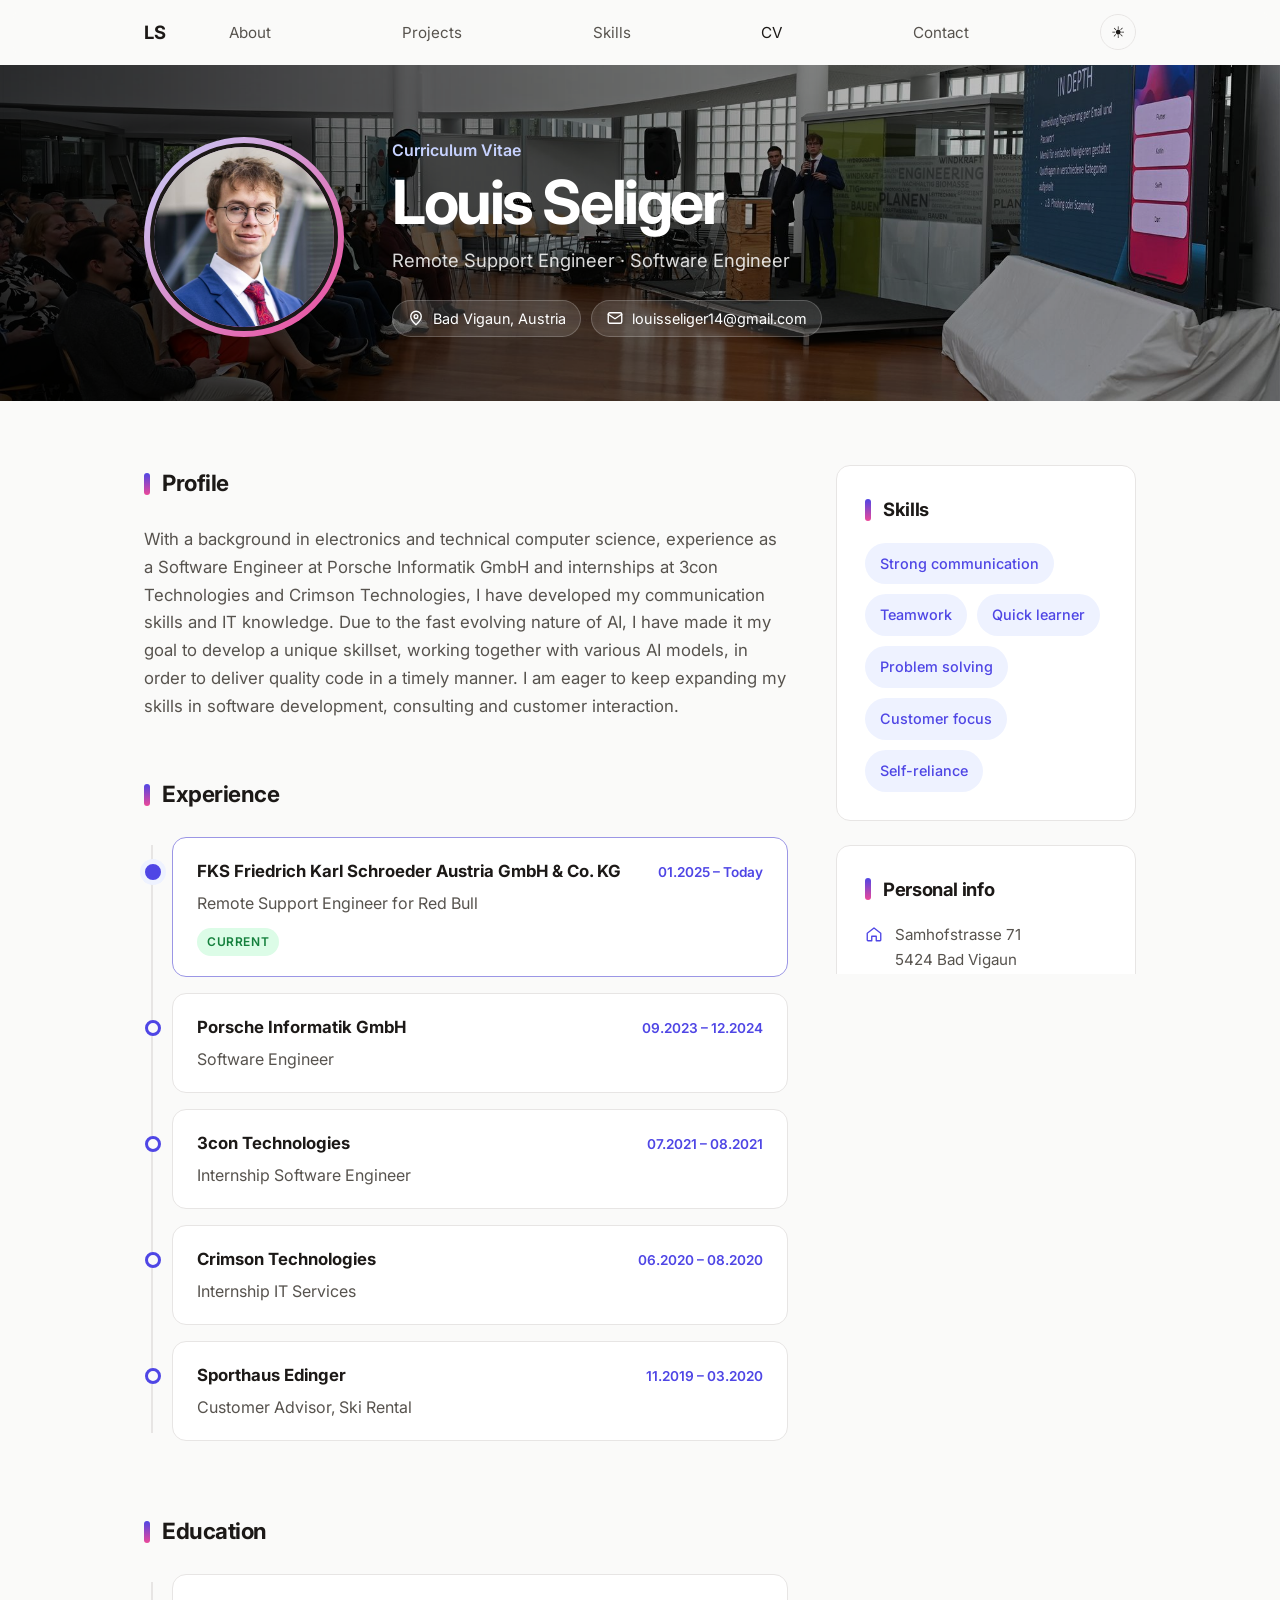
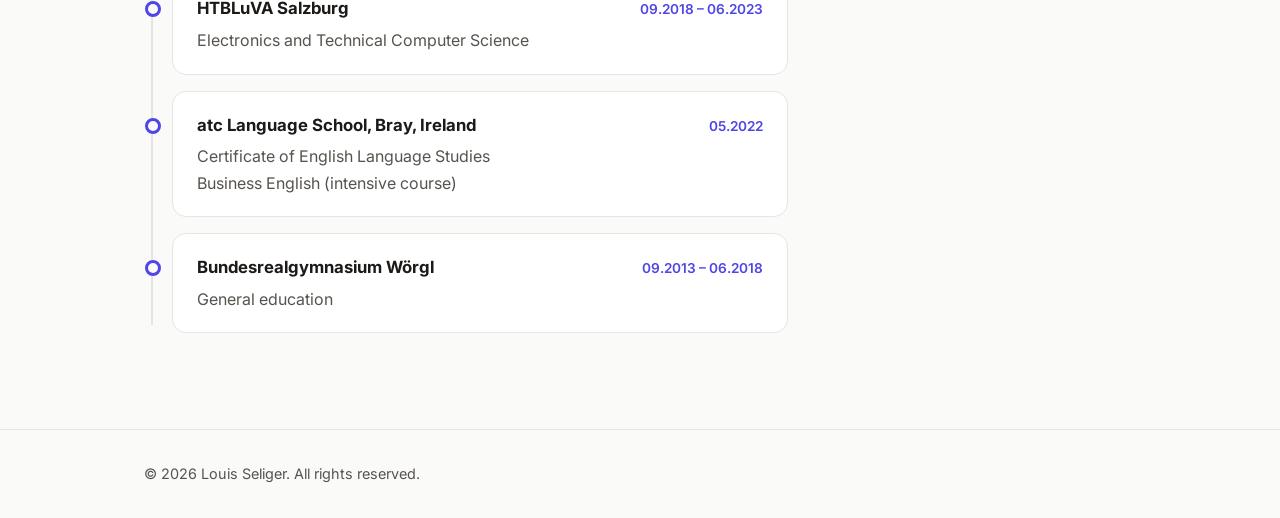
==== commit 0d5a03eb: "Commit #18 Removed travel button out of top bar" ====
--- a/cv.html
+++ b/cv.html
@@ -22,7 +22,6 @@
         <li><a href="index.html#projects">Projects</a></li>
         <li><a href="index.html#skills">Skills</a></li>
         <li><a href="cv.html" aria-current="page">CV</a></li>
-        <li><a href="travel.html">Travel</a></li>
         <li><a href="index.html#contact">Contact</a></li>
         <li>
           <button class="theme-toggle" aria-label="Toggle dark mode">
--- a/styles.css
+++ b/styles.css
@@ -11,6 +11,9 @@
   --done-soft: #dcfce7;
   --planned: #a16207;
   --planned-soft: #fef9c3;
+  --map-outline: #57534e; /* white would vanish on the light background */
+  --map-visited: #22c55e;
+  --map-planned: #eab308;
   --radius: 14px;
   --shadow: 0 1px 2px rgba(0, 0, 0, 0.04), 0 8px 24px rgba(0, 0, 0, 0.06);
   --max-width: 1040px;
@@ -28,6 +31,7 @@
   --done-soft: #052e16;
   --planned: #facc15;
   --planned-soft: #422006;
+  --map-outline: #ffffff;
   --shadow: 0 1px 2px rgba(0, 0, 0, 0.3), 0 8px 24px rgba(0, 0, 0, 0.3);
 }
 
@@ -446,6 +450,100 @@
   }
 }
 
+/* Travel: world map. Only the country outlines, no sea or land colour;
+   countries I've been to are green, planned ones yellow */
+.world-map {
+  position: relative;
+}
+
+.world-map svg {
+  display: block;
+  width: 100%;
+  height: auto;
+}
+
+.world-map path {
+  fill: transparent; /* not "none", so empty countries still show their name on hover */
+  stroke: var(--map-outline);
+  stroke-width: 0.6px;
+  stroke-linejoin: round;
+  vector-effect: non-scaling-stroke; /* same line width on every screen size */
+  transition: fill 0.15s;
+}
+
+.world-map path.is-visited {
+  fill: var(--map-visited);
+}
+
+.world-map path.is-planned {
+  fill: var(--map-planned);
+}
+
+.world-map path:hover {
+  fill: color-mix(in srgb, var(--map-outline) 30%, transparent);
+}
+
+.world-map path.is-visited:hover {
+  fill: color-mix(in srgb, var(--map-visited) 70%, #ffffff);
+}
+
+.world-map path.is-planned:hover {
+  fill: color-mix(in srgb, var(--map-planned) 70%, #ffffff);
+}
+
+/* The country name above the pointer */
+.world-map-label {
+  position: absolute;
+  transform: translate(-50%, calc(-100% - 12px));
+  margin: 0;
+  padding: 6px 10px;
+  border: 1px solid var(--border);
+  border-radius: 8px;
+  background: var(--surface);
+  box-shadow: var(--shadow);
+  font-size: 0.85rem;
+  font-weight: 600;
+  white-space: nowrap;
+  pointer-events: none;
+}
+
+.world-map-label span {
+  margin-left: 8px;
+  color: var(--muted);
+  font-weight: 400;
+}
+
+.world-map-legend {
+  display: flex;
+  flex-wrap: wrap;
+  gap: 8px 24px;
+  margin-top: 24px;
+  font-size: 0.9rem;
+  color: var(--muted);
+}
+
+.world-map-legend li {
+  display: flex;
+  align-items: center;
+  gap: 8px;
+}
+
+.world-map-legend li::before {
+  content: "";
+  width: 14px;
+  height: 14px;
+  border: 1px solid var(--map-outline);
+  border-radius: 4px;
+}
+
+.world-map-legend .is-visited::before {
+  background: var(--map-visited);
+}
+
+.world-map-legend .is-planned::before {
+  background: var(--map-planned);
+}
+
 /* ========== Buttons ========== */
 .btn {
   display: inline-block;
@@ -692,7 +790,8 @@
   margin: 0 4px 4px auto;
 }
 
-.holiday[open] .chevron {
+.holiday[open] .chevron,
+.game[open] .chevron {
   transform: rotate(-135deg);
   margin-bottom: -4px;
 }
@@ -1235,21 +1334,27 @@
 
 /* Gaming */
 .pc-panel {
+  position: relative;
   width: 100%;
   padding: 24px;
+  overflow: hidden; /* clips the setup drawing while it zooms into the PC */
   background: var(--surface);
   border: 1px solid var(--border);
   border-radius: var(--radius);
 }
 
-.pc-diagram {
+.diagram-stage {
+  position: relative;
+}
+
+.diagram {
   display: block;
   width: 100%;
   height: auto;
   color: var(--text);
 }
 
-.pc-diagram .pc {
+.diagram .drawing {
   fill: none;
   stroke: currentColor;
   stroke-width: 2.2;
@@ -1257,19 +1362,27 @@
   stroke-linejoin: round;
 }
 
-.pc-diagram .pc .thin { stroke-width: 1.4; }
-.pc-diagram .pc .hair { stroke-width: 0.9; }
-
-.pc-diagram .part {
+.diagram .drawing .thin { stroke-width: 1.4; }
+.diagram .drawing .hair { stroke-width: 0.9; }
+.diagram .drawing .solid { fill: var(--surface); } /* hides the lines behind it */
+
+.diagram .part,
+.diagram .scenery {
   transition: opacity 0.2s, stroke 0.2s, filter 0.2s;
 }
 
-.pc-diagram .callout {
+/* A part reacts to the mouse anywhere inside its outline, not only on its
+   thin lines. The cooler's tubes are open curves whose inside would reach
+   over the RAM, so they only react on the line itself. */
+.diagram .part { pointer-events: visible; }
+.diagram .tube { pointer-events: stroke; }
+
+.diagram .callout {
   cursor: pointer;
   transition: opacity 0.2s;
 }
 
-.pc-diagram .leader {
+.diagram .leader {
   fill: none;
   stroke: currentColor;
   stroke-width: 1.2;
@@ -1277,41 +1390,113 @@
   transition: stroke 0.2s, opacity 0.2s;
 }
 
-.pc-diagram .dot { fill: currentColor; }
-
-.pc-diagram .lab {
+.diagram .dot { fill: currentColor; }
+
+.diagram .lab {
   fill: currentColor;
   font-size: 20px;
   font-weight: 600;
 }
 
-.pc-diagram .sub {
+.diagram .sub {
   fill: var(--muted);
   font-size: 15px;
 }
 
-.pc-diagram.focus .part { opacity: 0.2; }
-
-.pc-diagram.focus .part.on {
+.diagram .cta { fill: var(--accent); }
+
+.diagram.focus .part,
+.diagram.focus .scenery { opacity: 0.2; }
+
+.diagram.focus .part.on {
   opacity: 1;
   stroke: var(--accent);
   filter: drop-shadow(0 0 6px var(--accent));
 }
 
 /* The CPU is hidden under the cooler until its label is hovered */
-.pc-diagram #cpu {
+.diagram #cpu {
   opacity: 0;
   pointer-events: none;
 }
 
-.pc-diagram.show-cpu #cpu { opacity: 1; }
-.pc-diagram.show-cpu #cpu-cooler { opacity: 0; }
-
-.pc-diagram.focus .callout { opacity: 0.35; }
-.pc-diagram.focus .callout.on { opacity: 1; }
-.pc-diagram .callout.on .leader { stroke: var(--accent); opacity: 1; stroke-width: 1.8; }
-.pc-diagram .callout.on .dot,
-.pc-diagram .callout.on .lab { fill: var(--accent); }
+.diagram.show-cpu #cpu { opacity: 1; }
+.diagram.show-cpu #cpu-cooler { opacity: 0; }
+
+.diagram.focus .callout { opacity: 0.35; }
+.diagram.focus .callout.on { opacity: 1; }
+.diagram .callout.on .leader { stroke: var(--accent); opacity: 1; stroke-width: 1.8; }
+.diagram .callout.on .dot,
+.diagram .callout.on .lab { fill: var(--accent); }
+
+/* The setup drawing lies on top of the PC drawing. Clicking the PC slides the
+   rest of the setup away and zooms in until the PC fills the panel, then the
+   PC drawing fades in over it. Going back plays it in reverse. */
+.setup-diagram {
+  position: absolute;
+  inset: 0;
+  height: 100%;
+  overflow: visible; /* lets the microphone arm run up to the edge of the panel */
+  transform-origin: 0 0;
+  transition: transform 0.9s cubic-bezier(0.65, 0, 0.35, 1) 0.2s;
+}
+
+.setup-diagram #pc { cursor: pointer; }
+.setup-diagram #pc:focus { outline: none; }
+.setup-diagram #pc:focus-visible { stroke: var(--accent); }
+
+.setup-diagram .slide-away {
+  transition: transform 0.8s cubic-bezier(0.22, 1, 0.36, 1) 0.3s, opacity 0.5s 0.4s;
+}
+
+.pc-diagram {
+  opacity: 0;
+  visibility: hidden;
+  transition: opacity 0.25s, visibility 0s 0.25s;
+}
+
+.diagram-back {
+  position: absolute;
+  top: 16px;
+  left: 16px;
+  z-index: 1;
+  padding: 6px 14px;
+  font-size: 0.85rem;
+  background: var(--surface);
+  opacity: 0;
+  visibility: hidden;
+  transition: opacity 0.2s, visibility 0s 0.2s, transform 0.2s, border-color 0.2s;
+}
+
+.zoomed .setup-diagram {
+  transform: translate(var(--zoom-x), var(--zoom-y)) scale(var(--zoom-scale));
+  visibility: hidden;
+  pointer-events: none;
+  transition: transform 0.9s cubic-bezier(0.65, 0, 0.35, 1), visibility 0s 0.9s;
+}
+
+.zoomed .setup-diagram .slide-away {
+  transform: translateX(-320px);
+  opacity: 0;
+  transition: transform 0.8s cubic-bezier(0.55, 0, 1, 0.45), opacity 0.6s ease-in;
+}
+
+.zoomed .setup-diagram #pc {
+  opacity: 0;
+  transition: opacity 0.3s 0.7s;
+}
+
+.zoomed .pc-diagram {
+  opacity: 1;
+  visibility: visible;
+  transition: opacity 0.35s 0.7s;
+}
+
+.zoomed .diagram-back {
+  opacity: 1;
+  visibility: visible;
+  transition: opacity 0.3s 0.8s, transform 0.2s, border-color 0.2s;
+}
 
 .pc-hint {
   width: 100%;
@@ -1362,42 +1547,217 @@
   font-weight: 600;
 }
 
+/* Tabs: they double as the page's headings */
+.gaming-page .page-intro {
+  padding-bottom: 40px;
+}
+
+.tabs {
+  display: flex;
+  gap: 32px;
+  border-bottom: 1px solid var(--border);
+}
+
+.tab {
+  position: relative;
+  padding: 0 0 14px;
+  background: none;
+  border: none;
+  color: var(--muted);
+  font: inherit;
+  font-size: clamp(1.35rem, 4vw, 1.9rem);
+  font-weight: 700;
+  letter-spacing: -0.03em;
+  cursor: pointer;
+  transition: color 0.2s;
+}
+
+.tab:hover,
+.tab[aria-selected="true"] {
+  color: var(--text);
+}
+
+/* The accent line under the open tab */
+.tab::after {
+  content: "";
+  position: absolute;
+  left: 0;
+  right: 0;
+  bottom: -1px;
+  height: 3px;
+  border-radius: 3px;
+  background: var(--accent);
+  transform: scaleX(0);
+  transition: transform 0.25s;
+}
+
+.tab[aria-selected="true"]::after {
+  transform: scaleX(1);
+}
+
+.tab:focus-visible {
+  outline: 2px solid var(--accent);
+  outline-offset: 4px;
+  border-radius: 4px;
+}
+
+.tab-panel {
+  padding-bottom: 80px;
+  animation: fade-up 0.35s ease;
+}
+
+@keyframes fade-up {
+  from {
+    opacity: 0;
+    transform: translateY(8px);
+  }
+}
+
+/* Favourite games: a card per game that opens to show more */
 .games {
+  display: flex;
+  flex-direction: column;
+  gap: 12px;
+}
+
+.game {
+  background: var(--surface);
+  border: 1px solid var(--border);
+  border-radius: var(--radius);
+  transition: box-shadow 0.25s;
+}
+
+.game[open] {
+  box-shadow: var(--shadow);
+}
+
+.game summary {
+  display: flex;
+  align-items: center;
+  gap: 16px;
+  padding: 18px 24px;
+  cursor: pointer;
+  list-style: none;
+}
+
+.game summary::-webkit-details-marker {
+  display: none;
+}
+
+.game summary:hover .game-title {
+  color: var(--accent);
+}
+
+.game-badge {
+  display: grid;
+  place-items: center;
+  flex-shrink: 0;
+  width: 48px;
+  height: 48px;
+  border-radius: 10px;
+  object-fit: cover;
+  background: linear-gradient(135deg, color-mix(in srgb, var(--accent) 35%, transparent), var(--accent-soft));
+  color: var(--accent);
+  font-size: 1.3rem;
+  font-weight: 700;
+}
+
+/* A cover keeps its tall shape, so the whole picture shows */
+img.game-badge {
+  width: 40px;
+  height: 60px;
+  border-radius: 6px;
+}
+
+.game-heading {
+  display: flex;
+  flex-direction: column;
+  min-width: 0;
+}
+
+.game-title {
+  font-size: 1.15rem;
+  font-weight: 600;
+  transition: color 0.2s;
+}
+
+.game-note {
+  color: var(--muted);
+  font-size: 0.95rem;
+}
+
+.game-body {
+  display: grid;
+  gap: 24px;
+  margin: 0 24px;
+  padding: 20px 0 24px;
+  border-top: 1px solid var(--border);
+  animation: fade-up 0.25s ease;
+}
+
+.game-body:has(.game-cover) {
+  grid-template-columns: 240px minmax(0, 1fr);
+}
+
+.game-cover {
   width: 100%;
+  aspect-ratio: 2 / 3; /* Steam's portrait covers */
+  object-fit: cover;
+  border-radius: 10px;
+}
+
+.game-facts {
   display: grid;
-  grid-template-columns: repeat(auto-fill, minmax(220px, 1fr));
-  gap: 20px;
-}
-
-.game {
-  padding: 24px;
-  border-radius: var(--radius);
+  grid-template-columns: repeat(auto-fill, minmax(150px, 1fr));
+  gap: 12px;
+  margin: 0 0 18px;
+}
+
+.game-facts div {
+  padding: 12px 14px;
   border: 1px solid var(--border);
-  background:
-    linear-gradient(135deg, color-mix(in srgb, var(--accent) 14%, transparent), transparent 60%),
-    var(--surface);
-  transition: transform 0.25s, box-shadow 0.25s;
-}
-
-.game:hover {
-  transform: translateY(-4px);
-  box-shadow: var(--shadow);
-}
-
-.game h3 {
-  margin: 0 0 6px;
-  font-size: 1.15rem;
-}
-
-.game p {
+  border-radius: 10px;
+}
+
+.game-facts dt {
+  font-size: 0.85rem;
+  color: var(--muted);
+}
+
+.game-facts dd {
   margin: 0;
-  color: var(--muted);
-}
-
-/* Labels in the drawing get too small on phones; the spec list covers it */
+  font-weight: 600;
+}
+
+.game-about {
+  margin: 0 0 14px;
+}
+
+.game-about:last-child {
+  margin-bottom: 0;
+}
+
+.game-link {
+  color: var(--accent);
+  font-weight: 500;
+}
+
+.game-link:hover {
+  text-decoration: underline;
+}
+
+/* Labels in the drawings get too small on phones; the spec lists cover them */
 @media (max-width: 760px) {
   .pc-panel { padding: 12px; }
-  .pc-diagram .callout { display: none; }
+  .diagram .callout { display: none; }
+  .diagram-back { top: 8px; left: 8px; padding: 4px 10px; font-size: 0.75rem; }
+  .tabs { gap: 20px; }
+  .tab-panel { padding-bottom: 56px; }
+  .game summary { padding: 14px 16px; gap: 12px; }
+  .game-body { margin: 0 16px; padding-bottom: 16px; }
+  .game-facts { grid-template-columns: repeat(2, minmax(0, 1fr)); gap: 8px; }
+  .game-body:has(.game-cover) { grid-template-columns: minmax(0, 1fr); }
+  .game-cover { max-width: 220px; }
 }
 
 /* Contact */
@@ -1500,6 +1860,13 @@
   html { scroll-behavior: auto; }
   .reveal { opacity: 1; transform: none; transition: none; }
   .wave { animation: none; }
+  .setup-diagram,
+  .setup-diagram .slide-away,
+  .setup-diagram #pc,
+  .pc-diagram,
+  .diagram-back { transition: none !important; }
+  .tab-panel,
+  .game-body { animation: none; }
 }
 
 /* ========== Responsive ========== */
